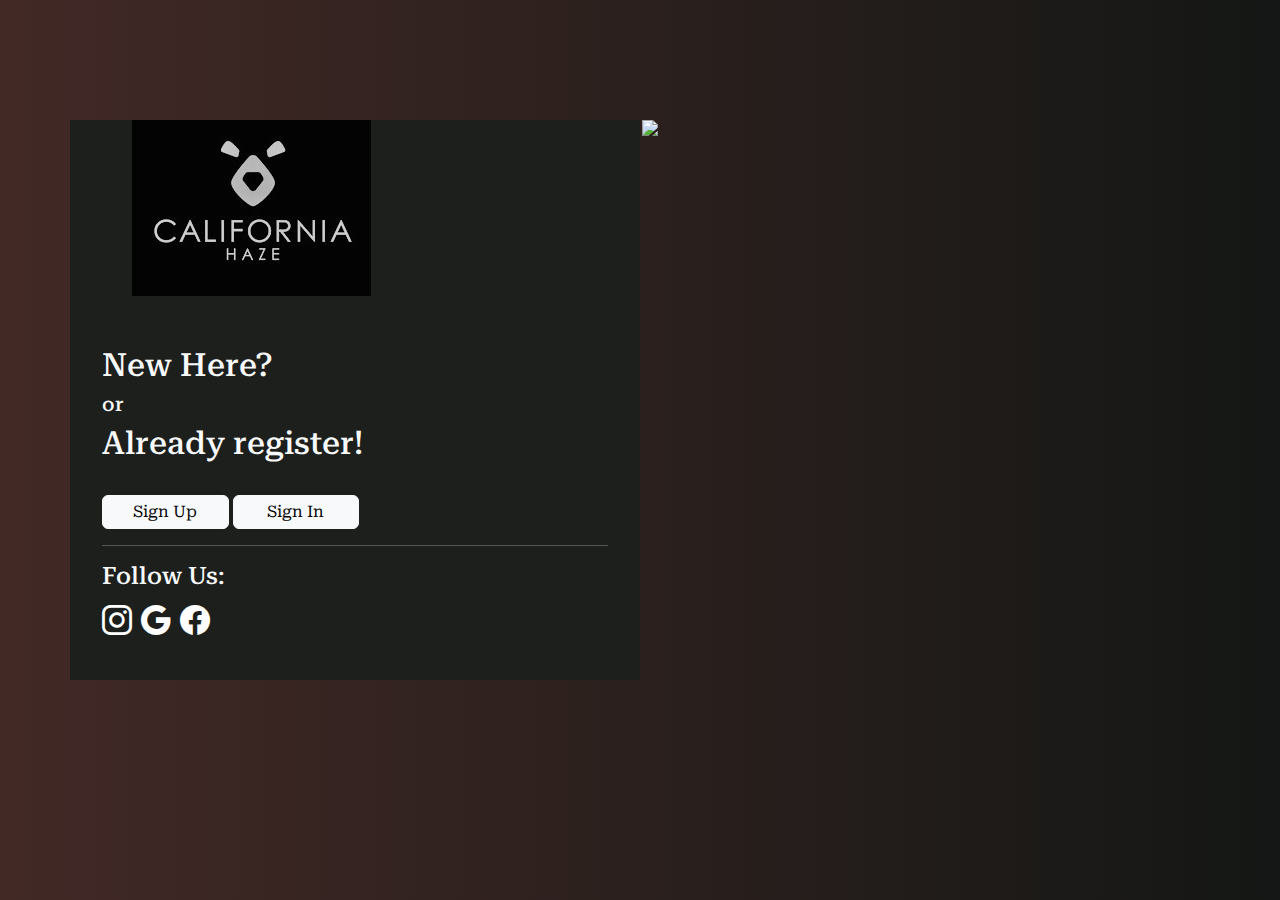
==== loggin.html @ 63e69611 "first" ====
<!DOCTYPE html>
<html>
<head>
	<meta charset="utf-8">
	<meta name="viewport" content="width=device-width" initial-scale="1">
	<link href="https://cdn.jsdelivr.net/npm/bootstrap@5.1.1/dist/css/bootstrap.min.css" rel="stylesheet">
	<link rel="preconnect" href="https://fonts.googleapis.com">
<link rel="preconnect" href="https://fonts.gstatic.com" crossorigin>
<link href="https://fonts.googleapis.com/css2?family=Roboto+Serif:ital,wght@1,300&display=swap" rel="stylesheet">
<link rel="stylesheet" href="https://cdn.jsdelivr.net/npm/bootstrap-icons@1.8.1/font/bootstrap-icons.css">
<link rel="preconnect" href="https://fonts.googleapis.com">
<link rel="preconnect" href="https://fonts.gstatic.com" crossorigin>
<link href="https://fonts.googleapis.com/css2?family=Montserrat&family=Roboto+Serif:ital,wght@1,300&display=swap" rel="stylesheet">
	<link rel="stylesheet" type="text/css" href="loggin.css">
	<title>Test Page</title>
	<script type="text/javascript" src="loggin.js">
	</script>
</head>
<body > 

		<div class="container">

			<div class="row ">
				<div id="logintext" class=" text-light col-md-6">
					<img src="attachment_66819306.jpg" class="" id="logo">
					<div id="text" class="col-md-12">
						<h2>New Here?</h2>
						<h5>or</h5>
						<h2>Already register!</h2>
						<br>
						<button class="btn btn-light w-25 p-1" id="signupbtn" onclick="signup()"> Sign Up</button>
						<button class="btn btn-light w-25 p-1" id="signinbtn" onclick="signin()" > Sign In</button>
					<hr>
						<h4>Follow Us:</h4>
						<a href="https://www.instagram.com"><i class="bi bi-instagram"></i></a>
						<a href="https://www.google.com"><i class="bi bi-google"></i></a>
						<a href="https://www.facebook.com"><i class="bi bi-facebook"></i></a>

					</div>
				</div>
				<!-- Image -->
				<div id="loginarea" class="col-md-6 ">
					<img src="divimg.png" class="img-responsive" >
				</div>
				<!-- Sign in -->
				<div id="signin" class="text-center d-none col-md-6">
					<h1 class="text-center pt-5 mt-5">Sign In</h1>
					<form>
					<label class="mt-5 ps-4">Email or Username</label>
					<br>
					<i class="bi bi-person"></i><input type="text" id="emailinput" name="Email"  placeholder="Email or Username"class="mt-2 text-center" required autofocus>
					<br>
					<label class="mt-3 ps-4">Password</label>
					<br>
					<i class="bi bi-key"></i><input type="Password" name="Password" placeholder="Password" class="text-center" required>
					<br>
					<input  class="bg-dark text-light rounded mt-4 w-25 p-2" type="submit" value="Sign Up" onclick="signinfields()">
				</form>
				</div>
				<!-- end of sign in -->

				<!-- signup -->

				<div id="signup" class="text-center d-none col-md-6">
					<h1 class="text-center pt-5 mt-4">Sign Up</h1>
						<br>
						<input type="text" name="first_name"  placeholder="First Name"class="mt-2 text-center" required >
						<br>
						<br>
						<input type="text" name="last_name"  placeholder="Last Name"class="mt-2 text-center" required>
						<br>
						<br>
						<input type="email" name="Email"  placeholder="Email"class="mt-2 text-center" required>
						<br>
						<br>
						<input type="Password" name="Password"  placeholder="Password"class="mt-2 text-center" required>
						<br>
						<br>
						<input type="Password" name="Password"  placeholder="Confirm Password"class="mt-2 text-center" required>
						<br>
						<input  class="bg-dark text-light rounded mt-4 w-25 p-2" type="submit" value="Sign Up">
				
				</div>
				<!-- end of signup -->
				

			</div>
			<!-- end of row -->

		</div>



	  <script src="https://cdn.jsdelivr.net/npm/bootstrap@5.1.1/dist/js/bootstrap.bundle.min.js"></script>
</body>
</html>
---- loggin.css ----
body
{
	background-image: linear-gradient(to right,rgb(66, 41, 38),rgb(20, 23, 21));

}
#logintext
{
	height:560px;
	background-color: rgb(29, 31, 29);
	margin-top: 120px;
	font-family: 'Roboto Serif', sans-serif;

}
#text 
{
	margin-top: 30px;
	padding: 20px 20px 20px 20px;
}
#text a
{
	text-decoration: none;
	color: white;
	font-size: 30px;
	padding-right: 5px;
}
#loginarea img
{
	height:560px;
	margin-top: 120px;
	margin-left: -10px;
}
@media(max-width: 1200px)
{
	.img-responsive
	{
		width: 100%;
	}
}

#logo
{
	margin-left: 50px;
}
#signin, #signup
{
	height:560px;
	background-color: snow; 
	/*width:550px;*/
	margin-top: 120px;
	font-weight: bold;
	color: rgb(29, 31, 29);
	font-family: 'Montserrat', sans-serif;
}
#signin input, #signup input
{
	background-color: snow;
	border: none;
	border-bottom:3px solid black;
	outline: none;
	width: 70%;

}
#signin i{
	font-size: 30px;
	border-bottom: 3px solid black;


}
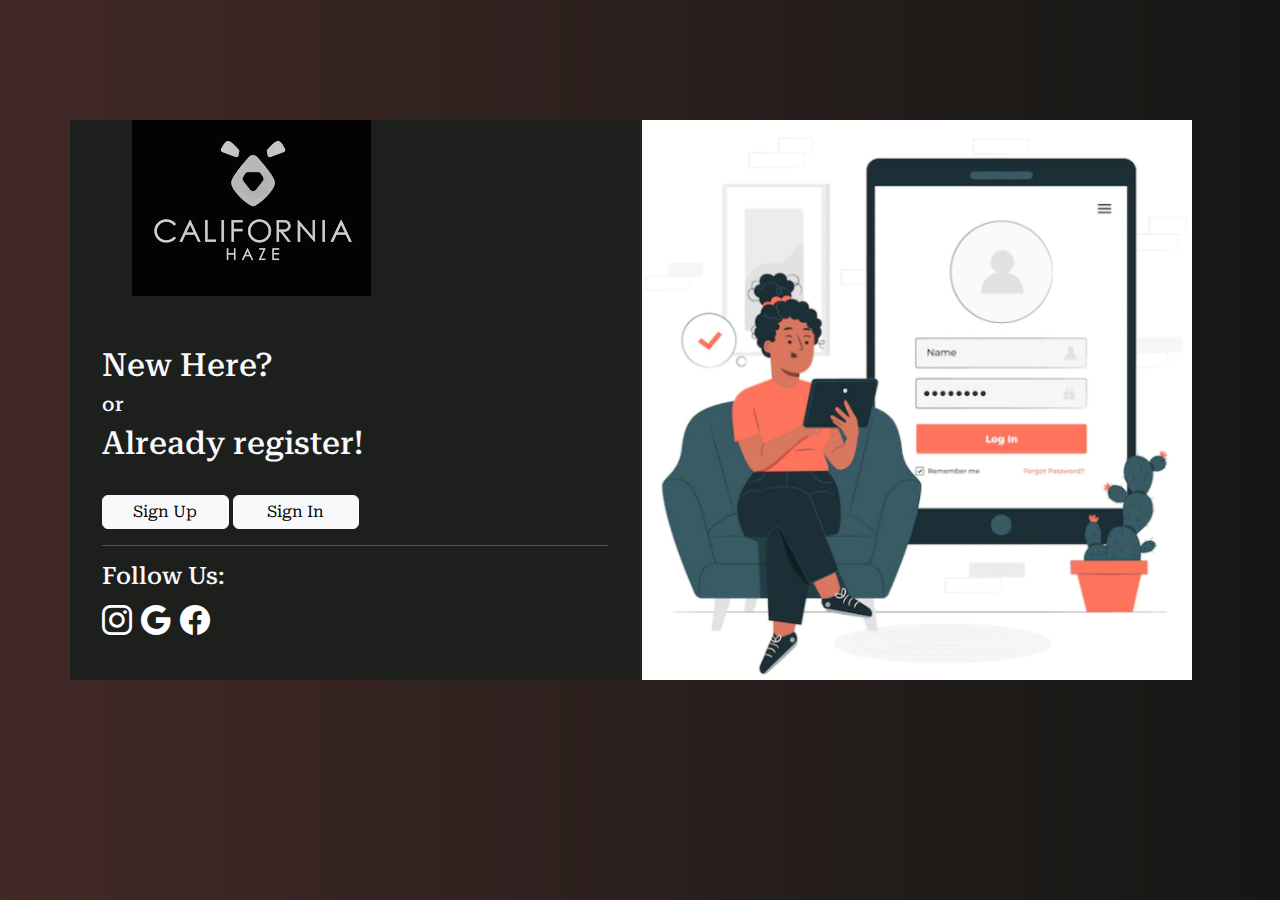
==== commit 7b4286d6: "Update loggin.html" ====
--- a/loggin.html
+++ b/loggin.html
@@ -40,7 +40,7 @@
 				</div>
 				<!-- Image -->
 				<div id="loginarea" class="col-md-6 ">
-					<img src="divimg.png" class="img-responsive" >
+					<img src="divimg.PNG" class="img-responsive" >
 				</div>
 				<!-- Sign in -->
 				<div id="signin" class="text-center d-none col-md-6">
@@ -93,4 +93,4 @@
 
 	  <script src="https://cdn.jsdelivr.net/npm/bootstrap@5.1.1/dist/js/bootstrap.bundle.min.js"></script>
 </body>
-</html>+</html>
